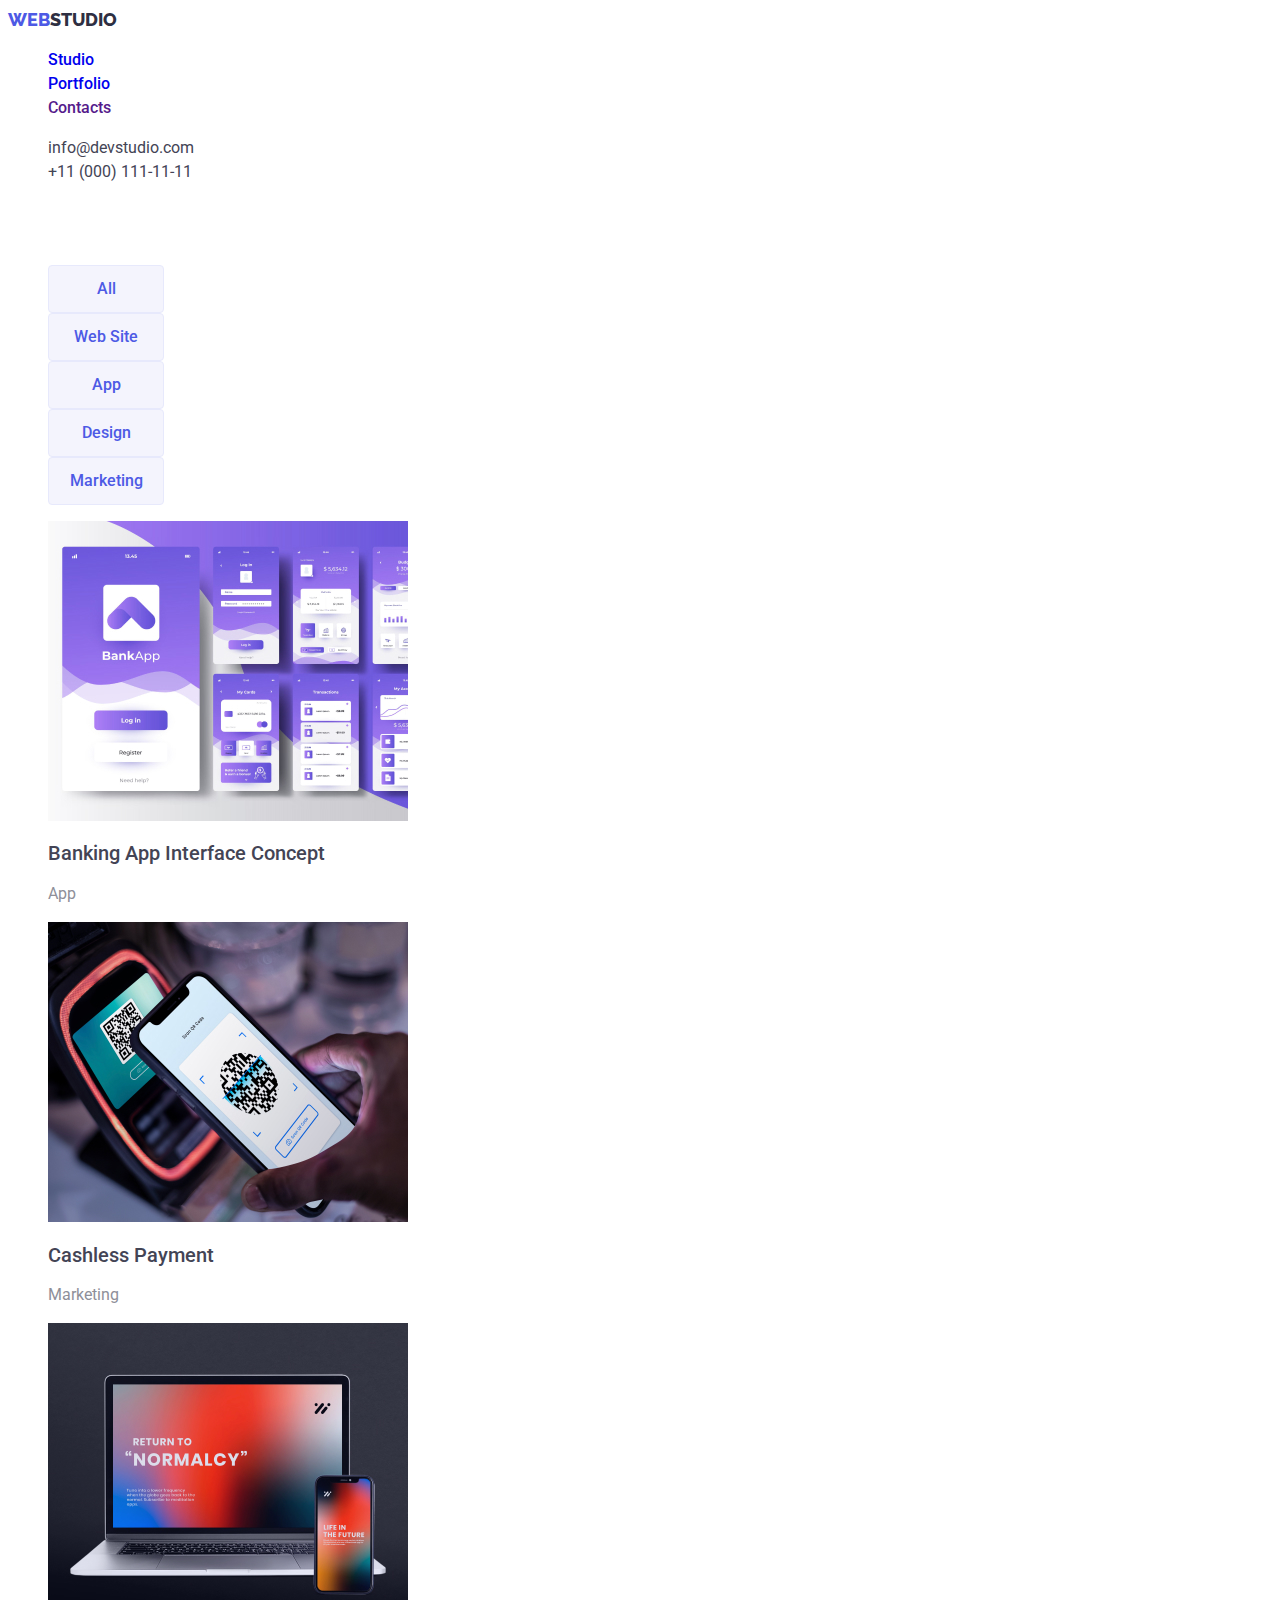
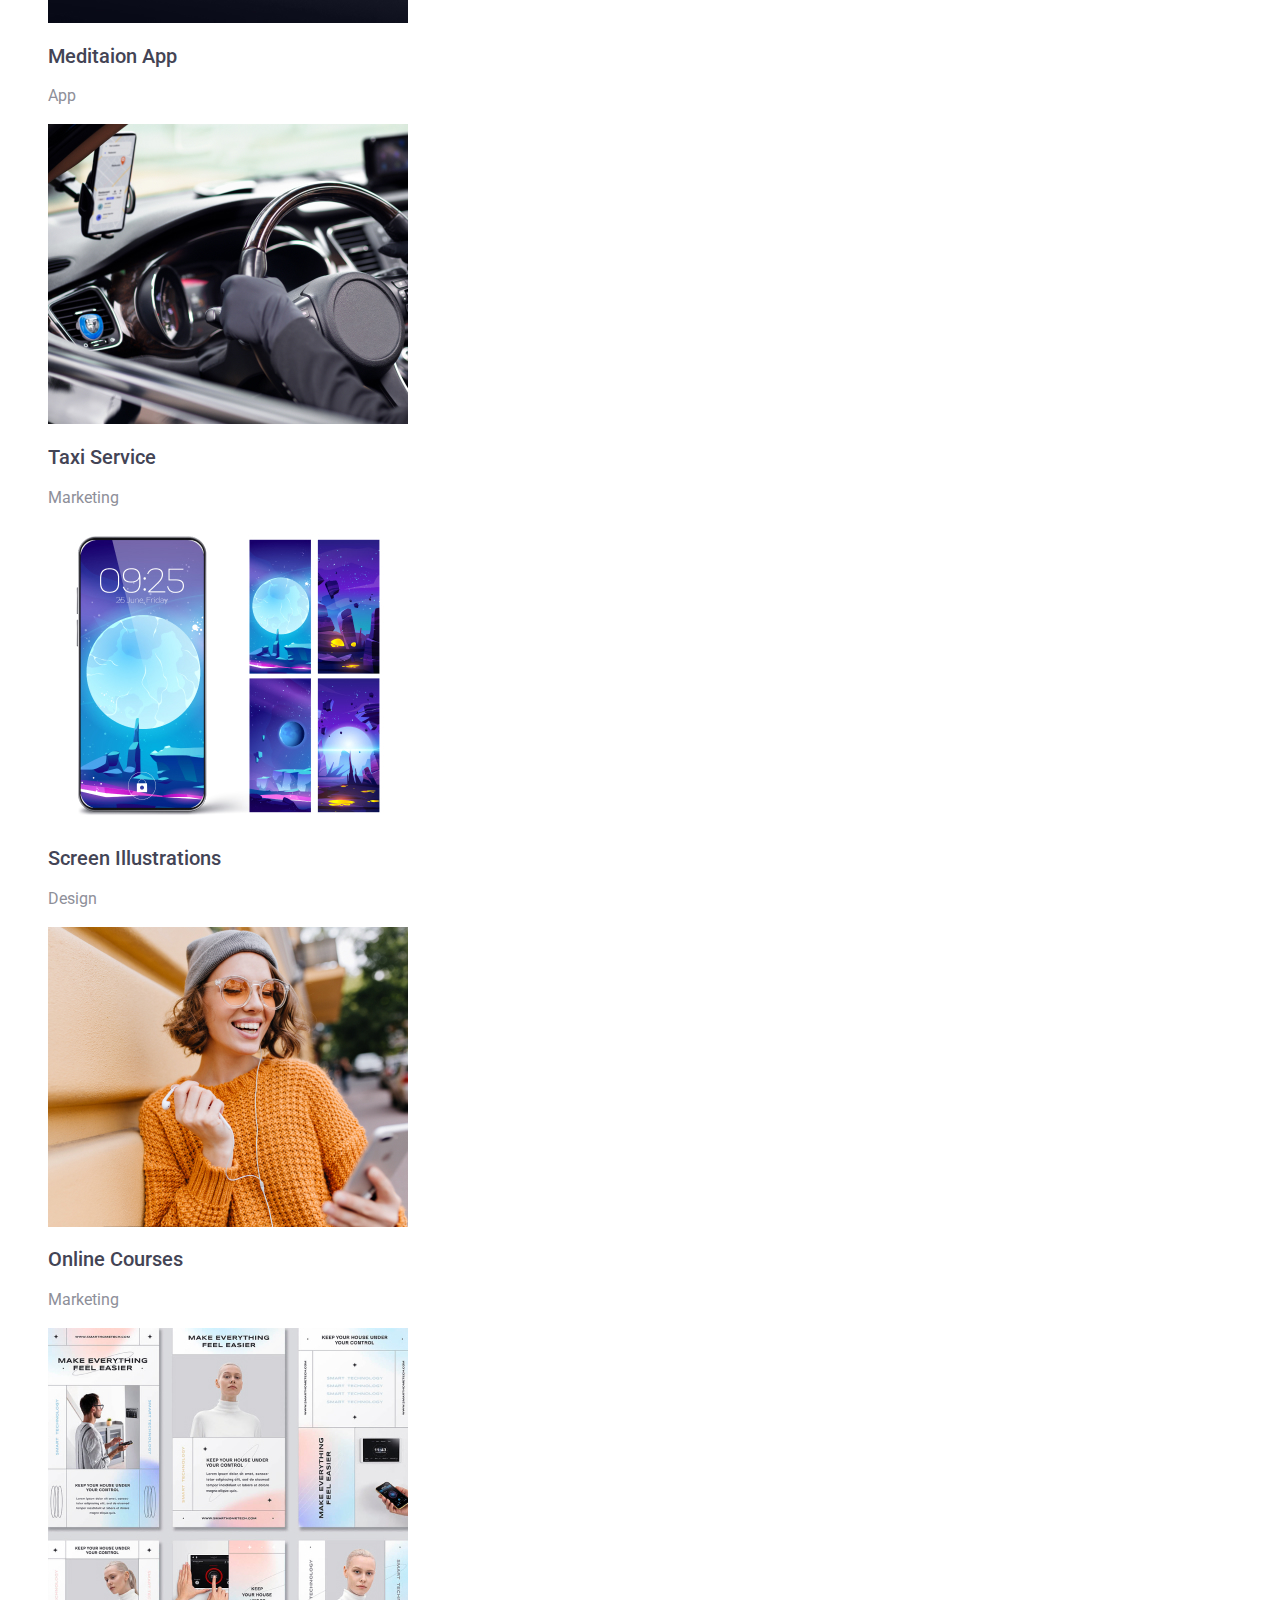
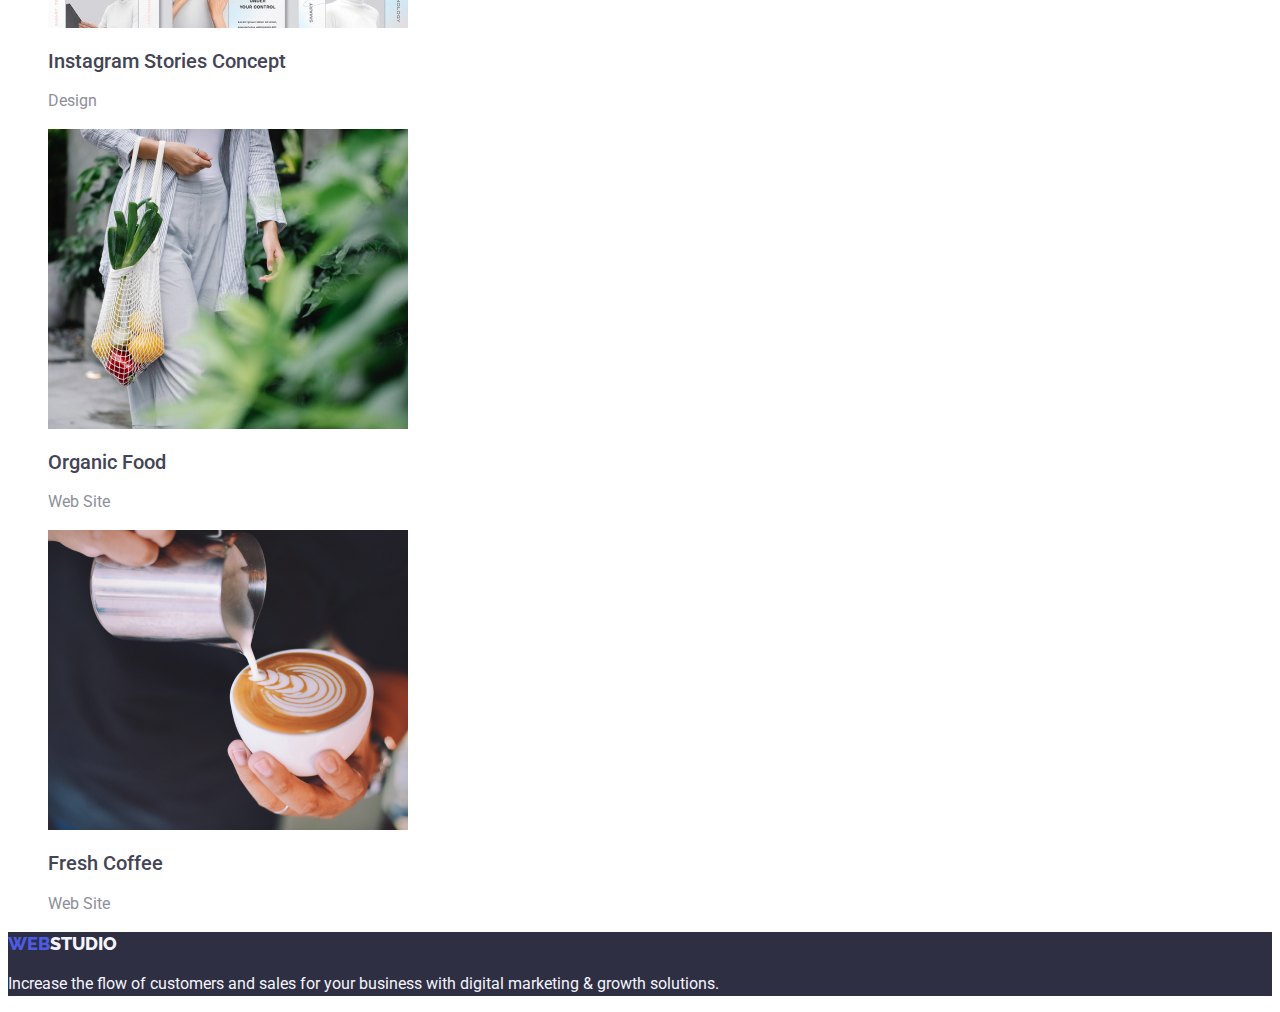
==== portfolio.html @ f836b466 "Перенесла файлы" ====
<!DOCTYPE html>
<html lang="en">
  <head>
    <meta charset="UTF-8" />
    <meta http-equiv="X-UA-Compatible" content="IE=edge" />
    <meta name="viewport" content="width=device-width, initial-scale=1.0" />
    <title>Portfolio</title>
    <link href="https://fonts.googleapis.com/css2?family=Raleway:wght@700&family=Roboto:wght@400;500;700;900&display=swap" rel="stylesheet">
    <link rel="stylesheet" href="./css/styles.css" />
  </head>
  <body>
    <header class="header">
      <a href=""
        ><span class="web">WEB</span><span class="studio">STUDIO</span></a
      >
      <nav>
        <ul class="header-nav">
          <li><a href="index.html" class="studio-link">Studio</a></li>
          <li><a href="portfolio.html">Portfolio</a></li>
          <li><a href="">Contacts</a></li>
        </ul>
      </nav>
      <ul class="header-link">
        <li>
          <a href="mailto:info@devstudio.com" class="mail">info@devstudio.com</a>
        </li>
        <li><a href="tel:+110001111111" class="tel">+11 (000) 111-11-11</a></li>
      </ul>
    </header>
    <main>
    <section>
      <h1 class="portfolio-title">Portfolio</h1>
      <ul>
        <li>
          <button class="portfolio-btn">All</button>
        </li>
        <li>
          <button class="portfolio-btn">Web Site</button>
        </li>
        <li>
          <button class="portfolio-btn">App</button>
        </li>
        <li>
          <button class="portfolio-btn">Design</button>
        </li>
        <li>
          <button class="portfolio-btn">Marketing</button>
        </li>
      </ul>
        <ul>
            <li>
              <a href="">
              <img src="./images/portfolio1.jpg" alt="Banking app" width="360" />
              <h2 class="header-list">Banking App Interface Concept</h2>
              <p class="text-list">App</p></a>
            </li>
            <li>
              <a href="">
              <img src="./images/portfolio2.jpg" alt="Payment" width="360" />
              <h2 class="header-list">Cashless Payment</h2>
              <p class="text-list">Marketing</p></a>
            </li>
            <li>
              <a href="">
              <img src="./images/portfolio3.jpg" alt="Meditaion app" width="360" />
              <h2 class="header-list">Meditaion App</h2>
              <p class="text-list">App</p></a>
            </li>
            </ul>
            <ul>
            <li>
              <a href="">
              <img src="./images/portfolio4.jpg" alt="Taxi" width="360" />
              <h2 class="header-list">Taxi Service</h2>
              <p class="text-list">Marketing</p></a>
            </li>
            <li>
              <a href="">
                <img src="./images/portfolio5.jpg" alt="Illustrations" width="360" />
                <h2 class="header-list">Screen Illustrations</h2>
                <p class="text-list">Design</p></a>
              </li>
              <li>
                <a href="">
                <img src="./images/portfolio6.jpg" alt="Courses" width="360" />
                <h2 class="header-list">Online Courses</h2>
                <p class="text-list">Marketing</p></a>
              </li>
            </ul>
            <ul>
              <li>
                <a href="">
                <img src="./images/portfolio7.jpg" alt="Instagram Stories" width="360" />
                <h2 class="header-list">Instagram Stories Concept</h2>
                <p class="text-list">Design</p></a>
              </li>
              <li>
                <a href="">
                <img src="./images/portfolio8.jpg" alt="Food" width="360" />
                <h2 class="header-list">Organic Food</h2>
                <p class="text-list">Web Site</p></a>
              </li>
              <li>
                <a href="">
                <img src="./images/portfolio9.jpg" alt="Coffee" width="360" />
                <h2 class="header-list">Fresh Coffee</h2>
                <p class="text-list">Web Site</p></a>
              </li>
          </ul>
    </section>
  </main>
    <footer class="footer">
        <a href=""
          ><span class="web">WEB</span
          ><span class="studio-footer">STUDIO</span></a
        >
        <p class="footer-text">
          Increase the flow of customers and sales for your business with digital
          marketing & growth solutions.
        </p>
      </footer>
  </body>
</html>
---- css/styles.css ----
:root{
--PrimaryBrand: #4D5AE5;
--DarkColor: #2E2F42;
--SuccessColor: #31D0AA;
--TextColor: #434455;
--SubtleText: #8E8F99;
--Accent: #E7E9FC;
--Light : #F4F4FD;
}

body{
font-family:"Roboto", sans-serif;
}

a{
    text-decoration: none;
}

ul{
list-style-type: none;
}

.header{
background-color: #fff; 
}

.web{
color: var(--PrimaryBrand);
width: 44px;
font-weight: 800;
font-size: 18px;
line-height: 24px;
font-family: "Raleway";
}

.studio{
font-family: 'Raleway';
color: var(--DarkColor);
width: 44px;
font-weight: 800;
font-size: 18px;
line-height: 24px;
}

.header-nav{
color: var(--DarkColor);
font-weight: 500;
font-size: 16px;
line-height: 24px;
}

.studio-link:hover,
.studio-link:focus,
.portfolio-link:hover,
.portfolio-link:focus
.contacts-link:hover,
.contacts-link:focus{
color:var(--TextColor);
}

.header-nav:visited{
color: var(--TextColor);
}

.studio-link:active,
.portfolio-link:active,
.contacts-link:active{
color: var(--PrimaryBrand);
}

.mail, .tel{
color: var(--TextColor);
font-weight: 400;
font-size: 16px;
line-height: 24px;
}

.mail:hover, .mail:focus{
color: var(--PrimaryBrand);
}

.tel:hover, .tel:focus{
color: var(--PrimaryBrand);
}

.hero{
background-color: var(--DarkColor);
width: 1440px;
}

.hero-title{
color: #fff;
font-weight: 500;
font-size: 56px;
line-height: 60px;
}

.button{
background-color: var(--PrimaryBrand);
color: #F4F4FD;
width: 170px;
height: 51px;
box-shadow: 0px 4px 4px rgba(0, 0, 0, 0.15);
border-radius: 4px;
border: 0px;
cursor: pointer;
font-family: "Roboto";
font-weight: 500;
font-size: 16px;
line-height: 19px;
}

.advantages-title{
color: transparent;
}

.header-list{
color: var(--TextColor);
font-weight: 500;
font-size: 20px;
line-height: 24px;
}

.text-list{
color: var(--SubtleText);
font-weight: 400;
font-size: 16px;
line-height: 24px;
}

.section-title{
color: var(--DarkColor);
font-weight: 500;
font-size: 36px;
line-height: 40px;
}

.footer{
background-color: var(--DarkColor);
}

.studio-footer{
font-family: "Raleway";
color: #F4F4FD;
font-weight: 800;
font-size: 18px;
line-height: 21px;
}

.footer-text{
color: var(--Light);
font-weight: 400;
font-size: 16px;
line-height: 24px;
}

.portfolio-title{
color: transparent;
}

.portfolio-btn{
width: 116px;
height: 48px;
background: #F4F4FD;
border: 1px solid #E7E9FC;
border-radius: 4px;
font-family: 'Roboto';
font-weight: 500;
font-size: 16px;
line-height: 24px;
color:var(--PrimaryBrand)
}

.portfolio-btn:hover,
.portfolio-btn:focus{
background-color: var(--PrimaryBrand);
color: var(--Light);
}

.portfolio-btn{
cursor: pointer;
}
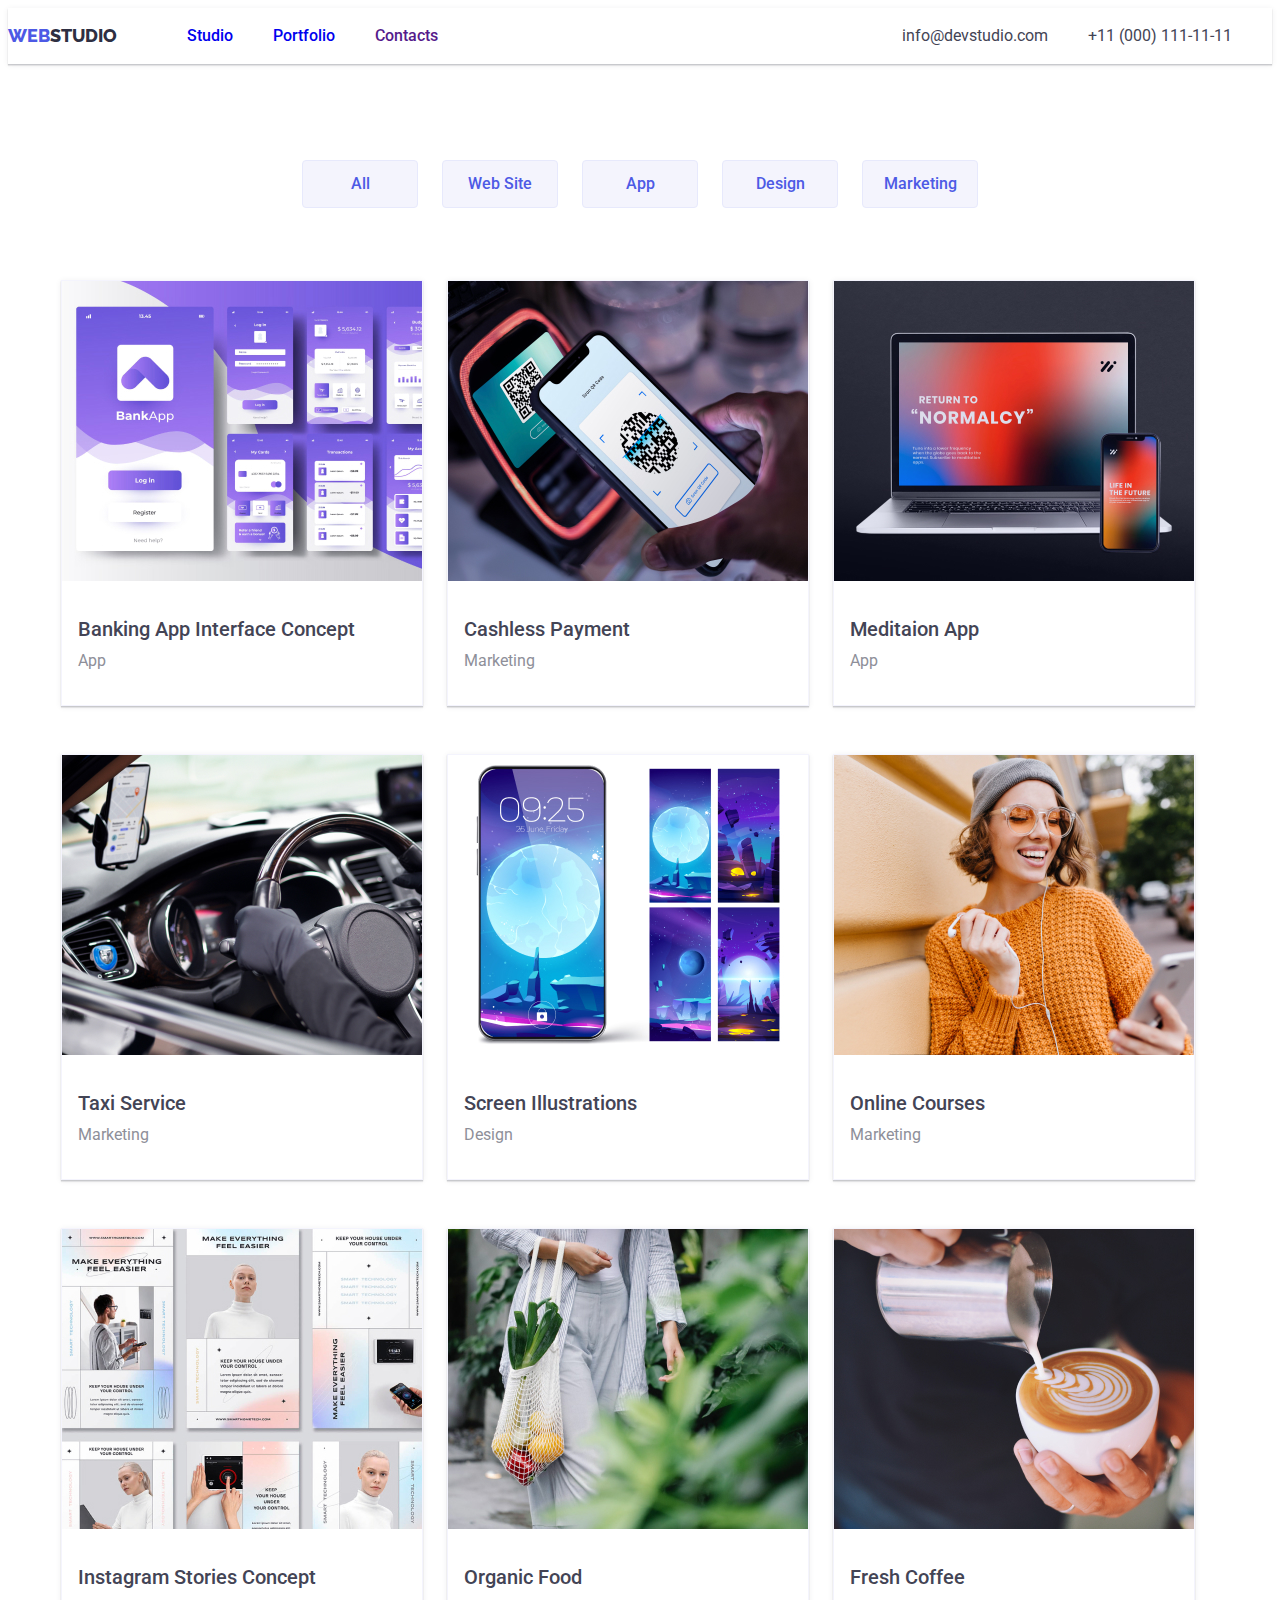
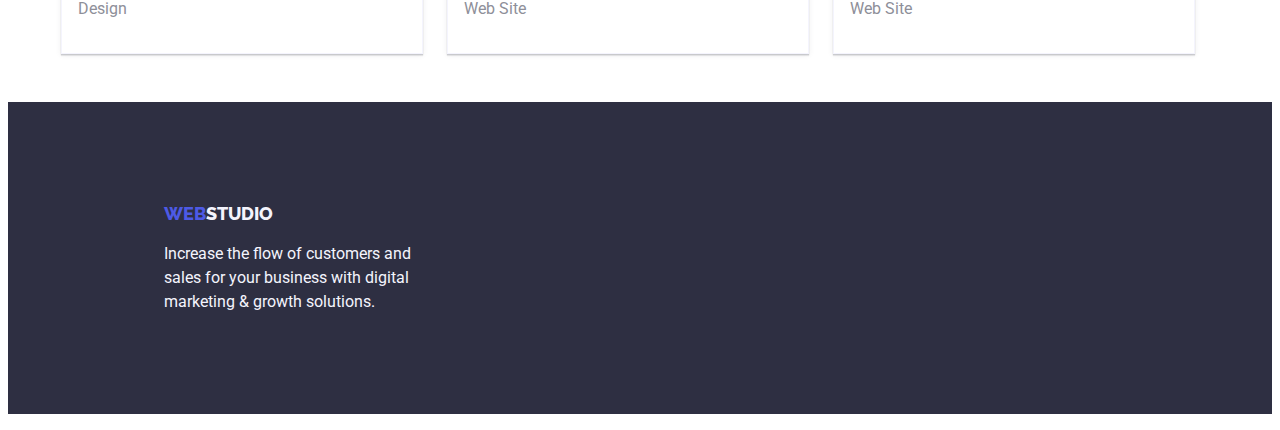
==== commit ab317f8f: "Оформила портфолио" ====
--- a/portfolio.html
+++ b/portfolio.html
@@ -10,27 +10,29 @@
   </head>
   <body>
     <header class="header">
+      <nav class="main-nav">
       <a href=""
         ><span class="web">WEB</span><span class="studio">STUDIO</span></a
       >
-      <nav>
+      
         <ul class="header-nav">
           <li><a href="index.html" class="studio-link">Studio</a></li>
           <li><a href="portfolio.html">Portfolio</a></li>
           <li><a href="">Contacts</a></li>
         </ul>
-      </nav>
+      
       <ul class="header-link">
         <li>
           <a href="mailto:info@devstudio.com" class="mail">info@devstudio.com</a>
         </li>
         <li><a href="tel:+110001111111" class="tel">+11 (000) 111-11-11</a></li>
       </ul>
+    </nav>
     </header>
     <main>
     <section>
       <h1 class="portfolio-title">Portfolio</h1>
-      <ul>
+      <ul class="portfolio-list">
         <li>
           <button class="portfolio-btn">All</button>
         </li>
@@ -47,73 +49,74 @@
           <button class="portfolio-btn">Marketing</button>
         </li>
       </ul>
-        <ul>
-            <li>
+        <ul class="portflio-works">
+            <li class="works-card">
               <a href="">
               <img src="./images/portfolio1.jpg" alt="Banking app" width="360" />
-              <h2 class="header-list">Banking App Interface Concept</h2>
-              <p class="text-list">App</p></a>
+              <h2 class="header-list works">Banking App Interface Concept</h2>
+              <p class="text-list works">App</p></a>
             </li>
-            <li>
+            <li class="works-card">
               <a href="">
               <img src="./images/portfolio2.jpg" alt="Payment" width="360" />
-              <h2 class="header-list">Cashless Payment</h2>
-              <p class="text-list">Marketing</p></a>
+              <h2 class="header-list works">Cashless Payment</h2>
+              <p class="text-list works">Marketing</p></a>
             </li>
-            <li>
+            <li class="works-card">
               <a href="">
               <img src="./images/portfolio3.jpg" alt="Meditaion app" width="360" />
-              <h2 class="header-list">Meditaion App</h2>
-              <p class="text-list">App</p></a>
+              <h2 class="header-list works">Meditaion App</h2>
+              <p class="text-list works">App</p></a>
             </li>
             </ul>
-            <ul>
-            <li>
+            <ul class="portflio-works">
+            <li class="works-card">
               <a href="">
               <img src="./images/portfolio4.jpg" alt="Taxi" width="360" />
-              <h2 class="header-list">Taxi Service</h2>
-              <p class="text-list">Marketing</p></a>
+              <h2 class="header-list works">Taxi Service</h2>
+              <p class="text-list works">Marketing</p></a>
             </li>
-            <li>
+            <li class="works-card">
               <a href="">
                 <img src="./images/portfolio5.jpg" alt="Illustrations" width="360" />
-                <h2 class="header-list">Screen Illustrations</h2>
-                <p class="text-list">Design</p></a>
+                <h2 class="header-list works">Screen Illustrations</h2>
+                <p class="text-list works">Design</p></a>
               </li>
-              <li>
+              <li class="works-card">
                 <a href="">
                 <img src="./images/portfolio6.jpg" alt="Courses" width="360" />
-                <h2 class="header-list">Online Courses</h2>
-                <p class="text-list">Marketing</p></a>
+                <h2 class="header-list works">Online Courses</h2>
+                <p class="text-list works">Marketing</p></a>
               </li>
             </ul>
-            <ul>
-              <li>
+            <ul class="portflio-works">
+              <li class="works-card">
                 <a href="">
                 <img src="./images/portfolio7.jpg" alt="Instagram Stories" width="360" />
-                <h2 class="header-list">Instagram Stories Concept</h2>
-                <p class="text-list">Design</p></a>
+                <h2 class="header-list works">Instagram Stories Concept</h2>
+                <p class="text-list works">Design</p></a>
               </li>
-              <li>
+              <li class="works-card">
                 <a href="">
                 <img src="./images/portfolio8.jpg" alt="Food" width="360" />
-                <h2 class="header-list">Organic Food</h2>
-                <p class="text-list">Web Site</p></a>
+                <h2 class="header-list works">Organic Food</h2>
+                <p class="text-list works">Web Site</p></a>
               </li>
-              <li>
+              <li class="works-card">
                 <a href="">
                 <img src="./images/portfolio9.jpg" alt="Coffee" width="360" />
-                <h2 class="header-list">Fresh Coffee</h2>
-                <p class="text-list">Web Site</p></a>
+                <h2 class="header-list works">Fresh Coffee</h2>
+                <p class="text-list works">Web Site</p></a>
               </li>
           </ul>
     </section>
   </main>
     <footer class="footer">
+      <div  class="logo-footer">
         <a href=""
           ><span class="web">WEB</span
           ><span class="studio-footer">STUDIO</span></a
-        >
+        ></div>
         <p class="footer-text">
           Increase the flow of customers and sales for your business with digital
           marketing & growth solutions.
--- a/css/styles.css
+++ b/css/styles.css
@@ -1,183 +1,392 @@
-
-:root{
---PrimaryBrand: #4D5AE5;
---DarkColor: #2E2F42;
---SuccessColor: #31D0AA;
---TextColor: #434455;
---SubtleText: #8E8F99;
---Accent: #E7E9FC;
---Light : #F4F4FD;
-}
-
-body{
-font-family:"Roboto", sans-serif;
-}
-
-a{
-    text-decoration: none;
-}
-
-ul{
-list-style-type: none;
-}
-
-.header{
-background-color: #fff; 
-}
-
-.web{
-color: var(--PrimaryBrand);
-width: 44px;
-font-weight: 800;
-font-size: 18px;
-line-height: 24px;
-font-family: "Raleway";
-}
-
-.studio{
-font-family: 'Raleway';
-color: var(--DarkColor);
-width: 44px;
-font-weight: 800;
-font-size: 18px;
-line-height: 24px;
-}
-
-.header-nav{
-color: var(--DarkColor);
-font-weight: 500;
-font-size: 16px;
-line-height: 24px;
+:root {
+  --PrimaryBrand: #4d5ae5;
+  --DarkColor: #2e2f42;
+  --SuccessColor: #31d0aa;
+  --TextColor: #434455;
+  --SubtleText: #8e8f99;
+  --Accent: #e7e9fc;
+  --Light: #f4f4fd;
+}
+
+body {
+  font-family: "Roboto", sans-serif;
+}
+
+a {
+  text-decoration: none;
+}
+
+ul {
+  list-style-type: none;
+}
+
+.header {
+  justify-content: center;
+  width: 100%;
+  margin: auto;
+  background-color: #fff;
+  box-shadow: 0px 2px 1px rgba(46, 47, 66, 0.08), 0px 1px 1px rgba(46, 47, 66, 0.16), 0px 1px 6px rgba(46, 47, 66, 0.08);
+}
+
+.web {
+  color: var(--PrimaryBrand);
+  width: 44px;
+  font-weight: 800;
+  font-size: 18px;
+  line-height: 24px;
+  font-family: "Raleway";
+}
+
+.studio {
+  font-family: "Raleway";
+  color: var(--DarkColor);
+  width: 44px;
+  font-weight: 800;
+  font-size: 18px;
+  line-height: 24px;
+}
+
+.main-nav {
+  display: flex;
+  align-items: center;
+}
+
+.header-nav {
+  display: flex;
+  margin-left: 70px;
+  padding-left: 0;
+  color: var(--DarkColor);
+  font-weight: 500;
+  font-size: 16px;
+  line-height: 24px;
+}
+
+.header-nav li {
+  margin-right: 40px;
+}
+
+.header-nav :last-child {
+  margin-right: 0px;
 }
 
 .studio-link:hover,
 .studio-link:focus,
 .portfolio-link:hover,
-.portfolio-link:focus
-.contacts-link:hover,
-.contacts-link:focus{
-color:var(--TextColor);
-}
-
-.header-nav:visited{
-color: var(--TextColor);
+.portfolio-link:focus .contacts-link:hover,
+.contacts-link:focus {
+  color: var(--TextColor);
+}
+
+.header-nav:visited {
+  color: var(--TextColor);
 }
 
 .studio-link:active,
 .portfolio-link:active,
-.contacts-link:active{
-color: var(--PrimaryBrand);
-}
-
-.mail, .tel{
-color: var(--TextColor);
-font-weight: 400;
-font-size: 16px;
-line-height: 24px;
-}
-
-.mail:hover, .mail:focus{
-color: var(--PrimaryBrand);
-}
-
-.tel:hover, .tel:focus{
-color: var(--PrimaryBrand);
-}
-
-.hero{
-background-color: var(--DarkColor);
-width: 1440px;
-}
-
-.hero-title{
-color: #fff;
-font-weight: 500;
-font-size: 56px;
-line-height: 60px;
-}
-
-.button{
-background-color: var(--PrimaryBrand);
-color: #F4F4FD;
-width: 170px;
-height: 51px;
-box-shadow: 0px 4px 4px rgba(0, 0, 0, 0.15);
-border-radius: 4px;
-border: 0px;
-cursor: pointer;
-font-family: "Roboto";
-font-weight: 500;
-font-size: 16px;
-line-height: 19px;
-}
-
-.advantages-title{
-color: transparent;
-}
-
-.header-list{
-color: var(--TextColor);
-font-weight: 500;
-font-size: 20px;
-line-height: 24px;
-}
-
-.text-list{
-color: var(--SubtleText);
-font-weight: 400;
-font-size: 16px;
-line-height: 24px;
-}
-
-.section-title{
-color: var(--DarkColor);
-font-weight: 500;
-font-size: 36px;
-line-height: 40px;
-}
-
-.footer{
-background-color: var(--DarkColor);
-}
-
-.studio-footer{
-font-family: "Raleway";
-color: #F4F4FD;
-font-weight: 800;
-font-size: 18px;
-line-height: 21px;
-}
-
-.footer-text{
-color: var(--Light);
-font-weight: 400;
-font-size: 16px;
-line-height: 24px;
-}
-
-.portfolio-title{
-color: transparent;
-}
-
-.portfolio-btn{
-width: 116px;
-height: 48px;
-background: #F4F4FD;
-border: 1px solid #E7E9FC;
-border-radius: 4px;
-font-family: 'Roboto';
-font-weight: 500;
-font-size: 16px;
-line-height: 24px;
-color:var(--PrimaryBrand)
+.contacts-link:active {
+  color: var(--PrimaryBrand);
+}
+
+.header-link {
+  display: flex;
+  padding-left: 0;
+  margin-left: auto;
+}
+
+.header-link:first-child {
+  margin-right: 40px;
+}
+
+.mail,
+.tel {
+  margin-right: 40px;
+  color: var(--TextColor);
+  font-weight: 400;
+  font-size: 16px;
+  line-height: 24px;
+}
+
+.mail:hover,
+.mail:focus {
+  color: var(--PrimaryBrand);
+}
+
+.tel:hover,
+.tel:focus {
+  color: var(--PrimaryBrand);
+}
+
+.hero {
+  display: inline-block;
+  text-align: center;
+  background-color: var(--DarkColor);
+  width: 100%;
+}
+
+.hero-title {
+  margin: auto;
+  padding-top: 190px;
+  padding-bottom: 50px;
+  width: 492px;
+  color: #fff;
+  font-weight: 500;
+  font-size: 56px;
+  line-height: 60px;
+}
+
+.button {
+  margin-bottom: 190px;
+  background-color: var(--PrimaryBrand);
+  color: #f4f4fd;
+  width: 170px;
+  height: 51px;
+  box-shadow: 0px 4px 4px rgba(0, 0, 0, 0.15);
+  border-radius: 4px;
+  border: 0px;
+  cursor: pointer;
+  font-family: "Roboto";
+  font-weight: 500;
+  font-size: 16px;
+  line-height: 19px;
+}
+
+.advantages-list {
+  display: flex;
+  flex-direction: row;
+  margin-top: 120px;
+  margin-left: 156px;
+  margin-right: 156px;
+  padding-left: 0px;
+}
+
+..advantages-list:first-child{
+padding-left: 156px;
+}
+
+..advantages-list:last-child{
+padding-right: 156px;
+}
+
+.advantages-list :not(:last-child) {
+  padding-right: 24px;
+}
+
+.advantages-title {
+  display: none;
+  margin: 0;
+  padding: 0;
+  color: transparent;
+}
+
+.header-list {
+  padding-bottom: 8px;
+  color: var(--TextColor);
+  font-weight: 500;
+  font-size: 20px;
+  line-height: 24px;
+}
+
+.text-list {
+  color: var(--SubtleText);
+  font-weight: 400;
+  font-size: 16px;
+  line-height: 24px;
+}
+
+.section-title {
+  text-align: center;
+  margin: auto;
+  padding-top: 120px;
+  padding-bottom: 72px;
+  color: var(--DarkColor);
+  font-weight: 500;
+  font-size: 36px;
+  line-height: 40px;
+}
+
+.section-list {
+  display: flex;
+  justify-content: center;
+  margin: 0;
+  padding: 0;
+}
+
+.section-list :not(:last-child) {
+  padding-right: 24px;
+}
+
+.team-list {
+  display: flex;
+  justify-content: center;
+  margin: 0;
+  padding: 0;
+}
+
+.image-team {
+  padding: 0px;
+}
+
+.header-team{
+padding-right: 0px !important;
+}
+
+.section-team{
+    margin-right: 24px;
+    margin-bottom: 120px;
+    box-shadow: 0px 1px 6px rgba(46, 47, 66, 0.08), 0px 1px 1px rgba(46, 47, 66, 0.16), 0px 2px 1px rgba(46, 47, 66, 0.08);
+    border-radius: 0px 0px 4px 4px;
+}
+
+
+.section-team:first-child{
+margin-left: 156px;
+}
+
+.section-team:last-child{
+margin-right: 156px;
+}
+
+.header-team{
+padding-top: 32px;
+padding-bottom: 8px;
+}
+
+.text-team {
+  text-align: center;
+}
+
+.text-team {
+  padding-bottom: 32px;
+}
+
+.header-list > .team {
+  margin: 0;
+  padding-top: 32px;
+  padding-bottom: 8px;
+  padding-left: 0px;
+  padding-right: 0px;
+}
+
+.header-team {
+  text-align: center;
+  margin: 0px;
+  padding-bottom: 8px;
+  color: var(--TextColor);
+  font-weight: 500;
+  font-size: 20px;
+  line-height: 24px;
+}
+
+.text-team {
+  margin: 0px;
+  color: var(--SubtleText);
+  font-weight: 400;
+  font-size: 16px;
+  line-height: 24px;
+}
+
+.footer {
+  width: 100%;
+  background-color: var(--DarkColor);
+}
+
+.logo-footer{
+padding-top: 100px;
+padding-bottom: 16px;
+padding-left: 156px;
+}
+
+.studio-footer {
+  font-family: "Raleway";
+  color: #f4f4fd;
+  font-weight: 800;
+  font-size: 18px;
+  line-height: 21px;
+}
+
+
+.web .footer{
+margin: 0;
+}
+
+.footer-text {
+margin-left: 156px;
+margin-top: 0px;
+padding-bottom: 100px;
+  width: 264px;
+  color: var(--Light);
+  font-weight: 400;
+  font-size: 16px;
+  line-height: 24px;
+}
+
+.portfolio-title {
+display: none;
+  color: transparent;
+}
+
+.portfolio-btn {
+  width: 116px;
+  height: 48px;
+  background: #f4f4fd;
+  border: 1px solid #e7e9fc;
+  border-radius: 4px;
+  font-family: "Roboto";
+  font-weight: 500;
+  font-size: 16px;
+  line-height: 24px;
+  color: var(--PrimaryBrand);
+}
+
+.portfolio-list{
+display: flex;
+justify-content: center;
+margin: 0;
+padding-top: 96px;
+padding-left: 427px;
+padding-right: 427px;
+padding-bottom: 72px;
+}
+
+.portfolio-list :not(:last-child){
+padding-right: 24px;
 }
 
 .portfolio-btn:hover,
-.portfolio-btn:focus{
-background-color: var(--PrimaryBrand);
-color: var(--Light);
-}
-
-.portfolio-btn{
-cursor: pointer;
+.portfolio-btn:focus {
+  background-color: var(--PrimaryBrand);
+  color: var(--Light);
+}
+
+.portfolio-btn {
+  cursor: pointer;
+}
+
+.portflio-works{
+display: flex;
+justify-content: center;
+margin: 0;
+padding: 0;
+}
+
+.works-card{
+margin-right: 24px;
+margin-bottom: 48px;
+border: 0.5px solid #F4F4FD;
+box-shadow: 0px 1px 6px rgba(46, 47, 66, 0.08), 0px 1px 1px rgba(46, 47, 66, 0.16), 0px 2px 1px rgba(46, 47, 66, 0.08);
+}
+
+.works-card :not(:last-child){
+
+}
+
+.header-list.works{
+margin: 0px;
+padding: 32px 53px 8px 16px;
+}
+
+.text-list.works{
+margin: 0px;
+padding-left: 16px;
+padding-bottom: 32px;
 }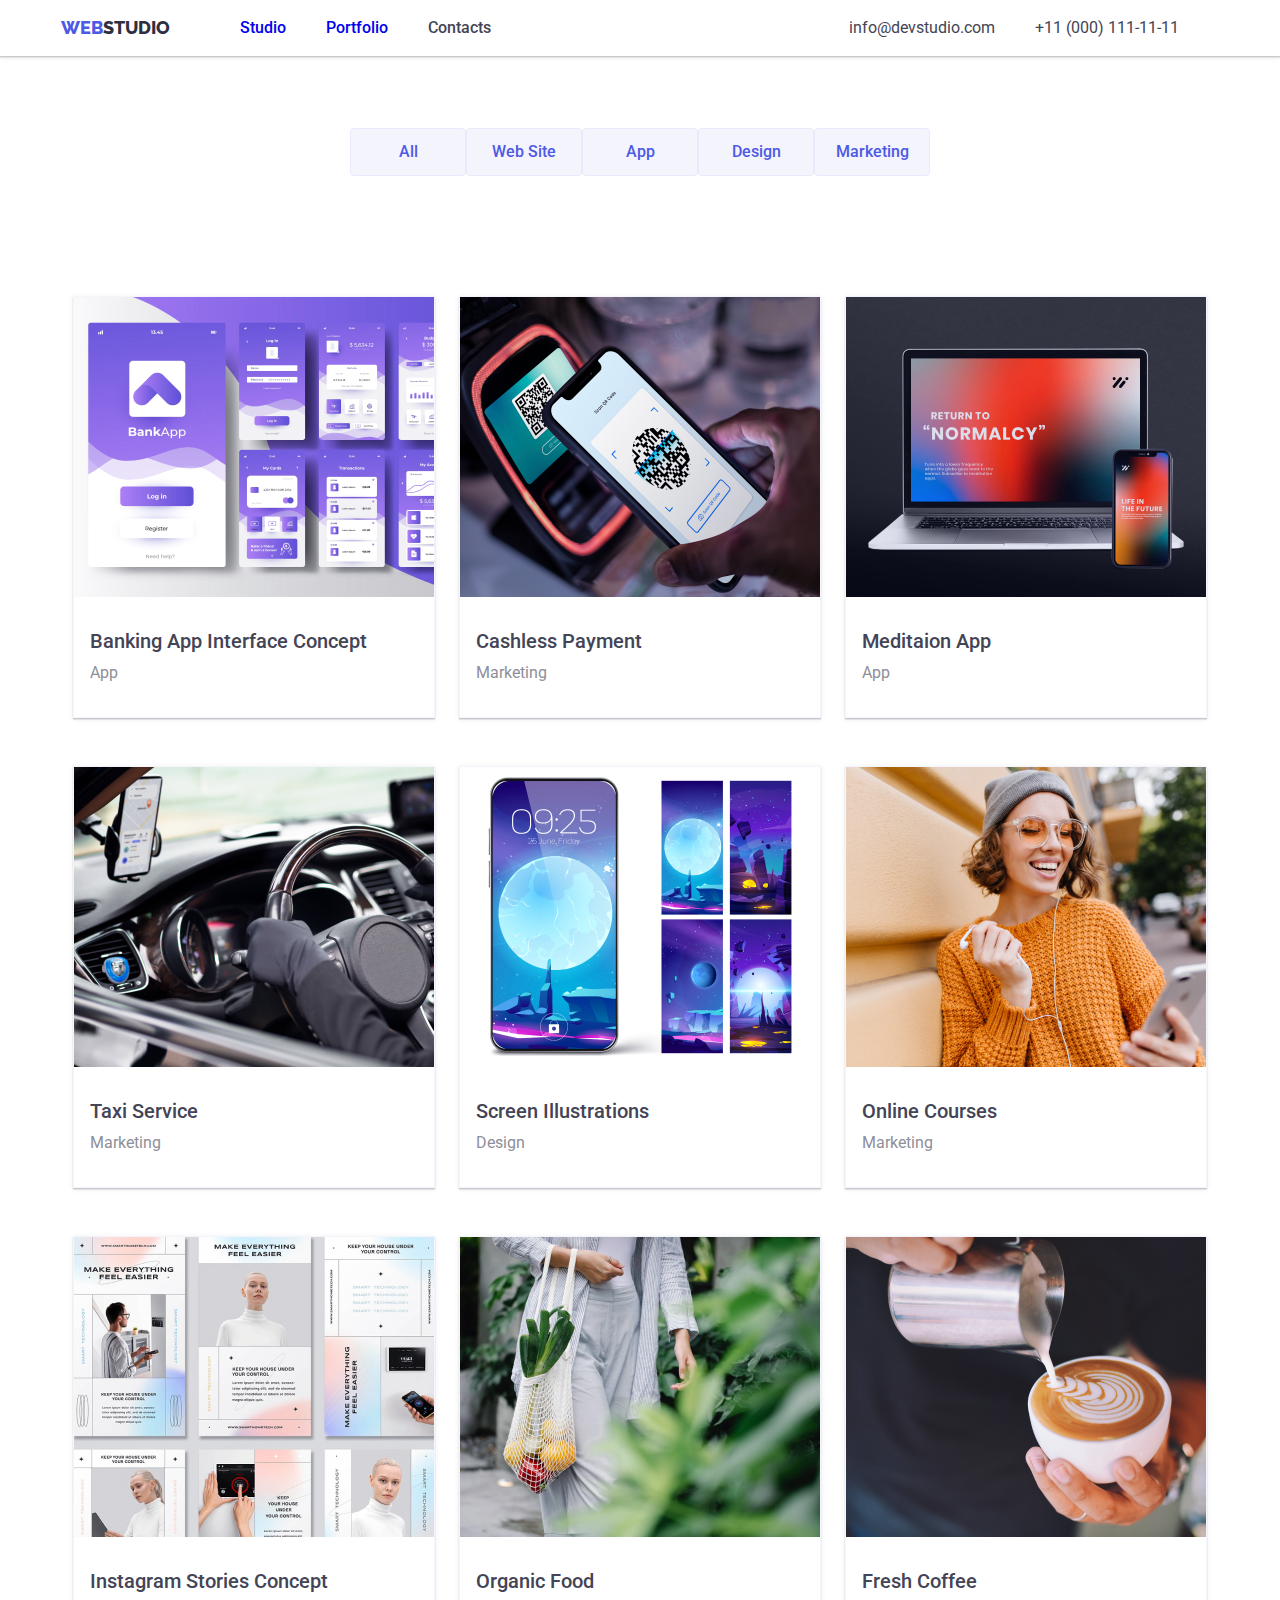
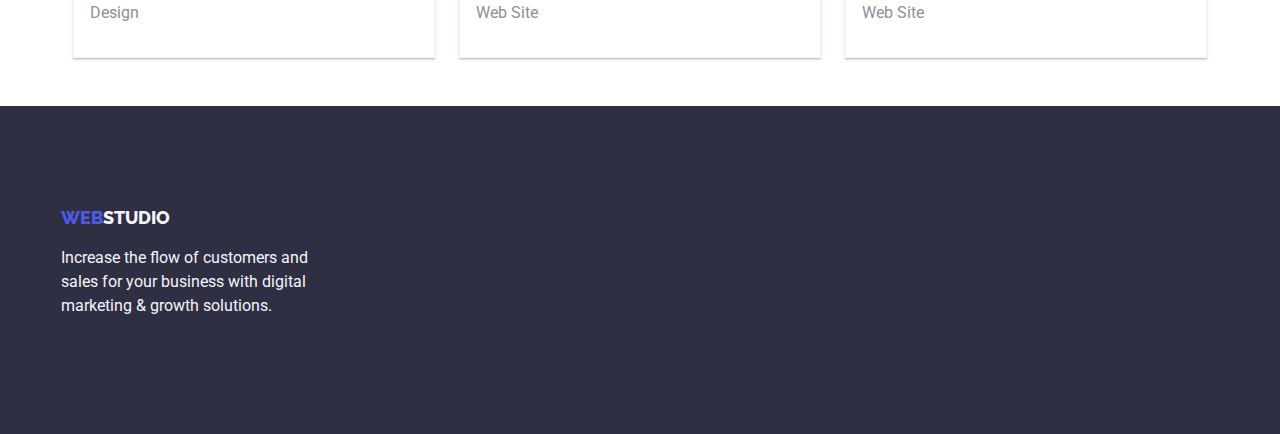
==== commit 3e1dcfc2: "Исправила оформление" ====
--- a/portfolio.html
+++ b/portfolio.html
@@ -10,15 +10,16 @@
   </head>
   <body>
     <header class="header">
+      <div class="container">
       <nav class="main-nav">
-      <a href=""
+      <a href="index.html"
         ><span class="web">WEB</span><span class="studio">STUDIO</span></a
       >
       
         <ul class="header-nav">
           <li><a href="index.html" class="studio-link">Studio</a></li>
-          <li><a href="portfolio.html">Portfolio</a></li>
-          <li><a href="">Contacts</a></li>
+          <li><a href="portfolio.html" class="portfolio-link">Portfolio</a></li>
+          <li><a href="" class="contacts-link">Contacts</a></li>
         </ul>
       
       <ul class="header-link">
@@ -27,10 +28,10 @@
         </li>
         <li><a href="tel:+110001111111" class="tel">+11 (000) 111-11-11</a></li>
       </ul>
-    </nav>
+    </nav></div>
     </header>
     <main>
-    <section>
+    <section><div class="container">
       <h1 class="portfolio-title">Portfolio</h1>
       <ul class="portfolio-list">
         <li>
@@ -49,78 +50,77 @@
           <button class="portfolio-btn">Marketing</button>
         </li>
       </ul>
-        <ul class="portflio-works">
+        <ul class="portfolio-cards">
             <li class="works-card">
               <a href="">
               <img src="./images/portfolio1.jpg" alt="Banking app" width="360" />
+              <div class="works-text">
               <h2 class="header-list works">Banking App Interface Concept</h2>
-              <p class="text-list works">App</p></a>
+              <p class="text-list works">App</p></a></div>
             </li>
             <li class="works-card">
               <a href="">
               <img src="./images/portfolio2.jpg" alt="Payment" width="360" />
-              <h2 class="header-list works">Cashless Payment</h2>
-              <p class="text-list works">Marketing</p></a>
+              <div class="works-text"><h2 class="header-list works">Cashless Payment</h2>
+              <p class="text-list works">Marketing</p></a></div>
             </li>
             <li class="works-card">
               <a href="">
               <img src="./images/portfolio3.jpg" alt="Meditaion app" width="360" />
-              <h2 class="header-list works">Meditaion App</h2>
-              <p class="text-list works">App</p></a>
+              <div class="works-text"><h2 class="header-list works">Meditaion App</h2>
+              <p class="text-list works">App</p></a></div>
             </li>
-            </ul>
-            <ul class="portflio-works">
             <li class="works-card">
               <a href="">
               <img src="./images/portfolio4.jpg" alt="Taxi" width="360" />
-              <h2 class="header-list works">Taxi Service</h2>
-              <p class="text-list works">Marketing</p></a>
+              <div class="works-text"><h2 class="header-list works">Taxi Service</h2>
+              <p class="text-list works">Marketing</p></a></div>
             </li>
             <li class="works-card">
               <a href="">
                 <img src="./images/portfolio5.jpg" alt="Illustrations" width="360" />
-                <h2 class="header-list works">Screen Illustrations</h2>
-                <p class="text-list works">Design</p></a>
+                <div class="works-text"><h2 class="header-list works">Screen Illustrations</h2>
+                <p class="text-list works">Design</p></a></div>
               </li>
               <li class="works-card">
                 <a href="">
                 <img src="./images/portfolio6.jpg" alt="Courses" width="360" />
-                <h2 class="header-list works">Online Courses</h2>
-                <p class="text-list works">Marketing</p></a>
+                <div class="works-text"><h2 class="header-list works">Online Courses</h2>
+                <p class="text-list works">Marketing</p></a></div>
               </li>
-            </ul>
-            <ul class="portflio-works">
               <li class="works-card">
                 <a href="">
                 <img src="./images/portfolio7.jpg" alt="Instagram Stories" width="360" />
-                <h2 class="header-list works">Instagram Stories Concept</h2>
-                <p class="text-list works">Design</p></a>
+                <div class="works-text"><h2 class="header-list works">Instagram Stories Concept</h2>
+                <p class="text-list works">Design</p></a></div>
               </li>
               <li class="works-card">
                 <a href="">
                 <img src="./images/portfolio8.jpg" alt="Food" width="360" />
-                <h2 class="header-list works">Organic Food</h2>
-                <p class="text-list works">Web Site</p></a>
+                <div class="works-text"><h2 class="header-list works">Organic Food</h2>
+                <p class="text-list works">Web Site</p></a></div>
               </li>
               <li class="works-card">
                 <a href="">
                 <img src="./images/portfolio9.jpg" alt="Coffee" width="360" />
-                <h2 class="header-list works">Fresh Coffee</h2>
-                <p class="text-list works">Web Site</p></a>
+                <div class="works-text"><h2 class="header-list works">Fresh Coffee</h2>
+                <p class="text-list works">Web Site</p></a></div>
               </li>
           </ul>
+        </div>
     </section>
   </main>
-    <footer class="footer">
-      <div  class="logo-footer">
-        <a href=""
-          ><span class="web">WEB</span
-          ><span class="studio-footer">STUDIO</span></a
-        ></div>
-        <p class="footer-text">
-          Increase the flow of customers and sales for your business with digital
-          marketing & growth solutions.
-        </p>
-      </footer>
+  <footer class="footer">
+    <div class="container footer">
+      <a href="" class="footer-link"
+        ><span class="web footer">WEB</span
+        ><span class="studio-footer">STUDIO</span></a
+      >
+    <p class="footer-text">
+      Increase the flow of customers and sales for your business with digital
+      marketing & growth solutions.
+    </p>
+  </div>
+  </footer>
   </body>
 </html>
--- a/css/styles.css
+++ b/css/styles.css
@@ -10,6 +10,14 @@
 
 body {
   font-family: "Roboto", sans-serif;
+  margin: 0;
+}
+
+.container{
+width: 1158px;
+padding-left: 15px;
+padding-right: 15px;
+margin: auto;
 }
 
 a {
@@ -18,6 +26,10 @@
 
 ul {
   list-style-type: none;
+}
+
+h1,h2,h3,h4{
+margin: 0;
 }
 
 .header {
@@ -77,9 +89,20 @@
   color: var(--TextColor);
 }
 
-.header-nav:visited {
-  color: var(--TextColor);
-}
+
+
+.studio-link:visited{
+  color: var(--TextColor);
+}
+
+.portfolio-link:visited{
+  color: var(--TextColor);
+}
+
+.contacts-link:visited{
+  color: var(--TextColor);
+}
+
 
 .studio-link:active,
 .portfolio-link:active,
@@ -153,22 +176,15 @@
 .advantages-list {
   display: flex;
   flex-direction: row;
-  margin-top: 120px;
-  margin-left: 156px;
-  margin-right: 156px;
+  padding-top: 120px;
+  padding-bottom: 120px;
   padding-left: 0px;
-}
-
-..advantages-list:first-child{
-padding-left: 156px;
-}
-
-..advantages-list:last-child{
-padding-right: 156px;
-}
+  margin: 0;
+}
+
 
 .advantages-list :not(:last-child) {
-  padding-right: 24px;
+  margin-right: 24px;
 }
 
 .advantages-title {
@@ -179,7 +195,7 @@
 }
 
 .header-list {
-  padding-bottom: 8px;
+  margin-bottom: 8px;
   color: var(--TextColor);
   font-weight: 500;
   font-size: 20px;
@@ -187,17 +203,21 @@
 }
 
 .text-list {
+margin: 0;
   color: var(--SubtleText);
   font-weight: 400;
   font-size: 16px;
   line-height: 24px;
+}
+
+img{
+display: block;
 }
 
 .section-title {
   text-align: center;
   margin: auto;
-  padding-top: 120px;
-  padding-bottom: 72px;
+  margin-bottom: 72px;
   color: var(--DarkColor);
   font-weight: 500;
   font-size: 36px;
@@ -205,29 +225,39 @@
 }
 
 .section-list {
+  display: flex;
+  justify-content: center;
+  margin: 0px;
+  padding-bottom: 240px;
+  padding-left: 0;
+}
+
+.team-cards{
+text-align: center;
+}
+
+.section-list :not(:last-child) {
+  padding-right: 24px;
+}
+
+.team-list {
   display: flex;
   justify-content: center;
   margin: 0;
   padding: 0;
 }
 
-.section-list :not(:last-child) {
-  padding-right: 24px;
-}
-
-.team-list {
-  display: flex;
-  justify-content: center;
-  margin: 0;
-  padding: 0;
-}
-
 .image-team {
   padding: 0px;
 }
 
 .header-team{
-padding-right: 0px !important;
+padding-top: 32px;
+padding-bottom: 8px;
+}
+
+.text-team{
+padding-bottom: 32px;
 }
 
 .section-team{
@@ -244,19 +274,6 @@
 
 .section-team:last-child{
 margin-right: 156px;
-}
-
-.header-team{
-padding-top: 32px;
-padding-bottom: 8px;
-}
-
-.text-team {
-  text-align: center;
-}
-
-.text-team {
-  padding-bottom: 32px;
 }
 
 .header-list > .team {
@@ -268,7 +285,7 @@
 }
 
 .header-team {
-  text-align: center;
+  
   margin: 0px;
   padding-bottom: 8px;
   color: var(--TextColor);
@@ -286,7 +303,6 @@
 }
 
 .footer {
-  width: 100%;
   background-color: var(--DarkColor);
 }
 
@@ -309,10 +325,12 @@
 margin: 0;
 }
 
+.container.footer{
+padding-top: 100px;
+padding-bottom: 100px;
+}
+
 .footer-text {
-margin-left: 156px;
-margin-top: 0px;
-padding-bottom: 100px;
   width: 264px;
   color: var(--Light);
   font-weight: 400;
@@ -341,15 +359,17 @@
 .portfolio-list{
 display: flex;
 justify-content: center;
+margin-top: 72px;
+margin-bottom: 120px;
+padding: 0;
+}
+
+.portfolio-cards{
+display: flex;
+justify-content:center;
+flex-wrap: wrap;
 margin: 0;
-padding-top: 96px;
-padding-left: 427px;
-padding-right: 427px;
-padding-bottom: 72px;
-}
-
-.portfolio-list :not(:last-child){
-padding-right: 24px;
+padding: 0;
 }
 
 .portfolio-btn:hover,
@@ -365,8 +385,7 @@
 .portflio-works{
 display: flex;
 justify-content: center;
-margin: 0;
-padding: 0;
+flex-basis: calc((100% - 24px) / 3);
 }
 
 .works-card{
@@ -376,17 +395,12 @@
 box-shadow: 0px 1px 6px rgba(46, 47, 66, 0.08), 0px 1px 1px rgba(46, 47, 66, 0.16), 0px 2px 1px rgba(46, 47, 66, 0.08);
 }
 
-.works-card :not(:last-child){
-
-}
-
-.header-list.works{
-margin: 0px;
-padding: 32px 53px 8px 16px;
-}
-
-.text-list.works{
-margin: 0px;
+.works-card:nth-child(3n + 3) {
+margin-right: 0;
+}
+
+.works-text{
+padding-top: 32px;
 padding-left: 16px;
 padding-bottom: 32px;
 }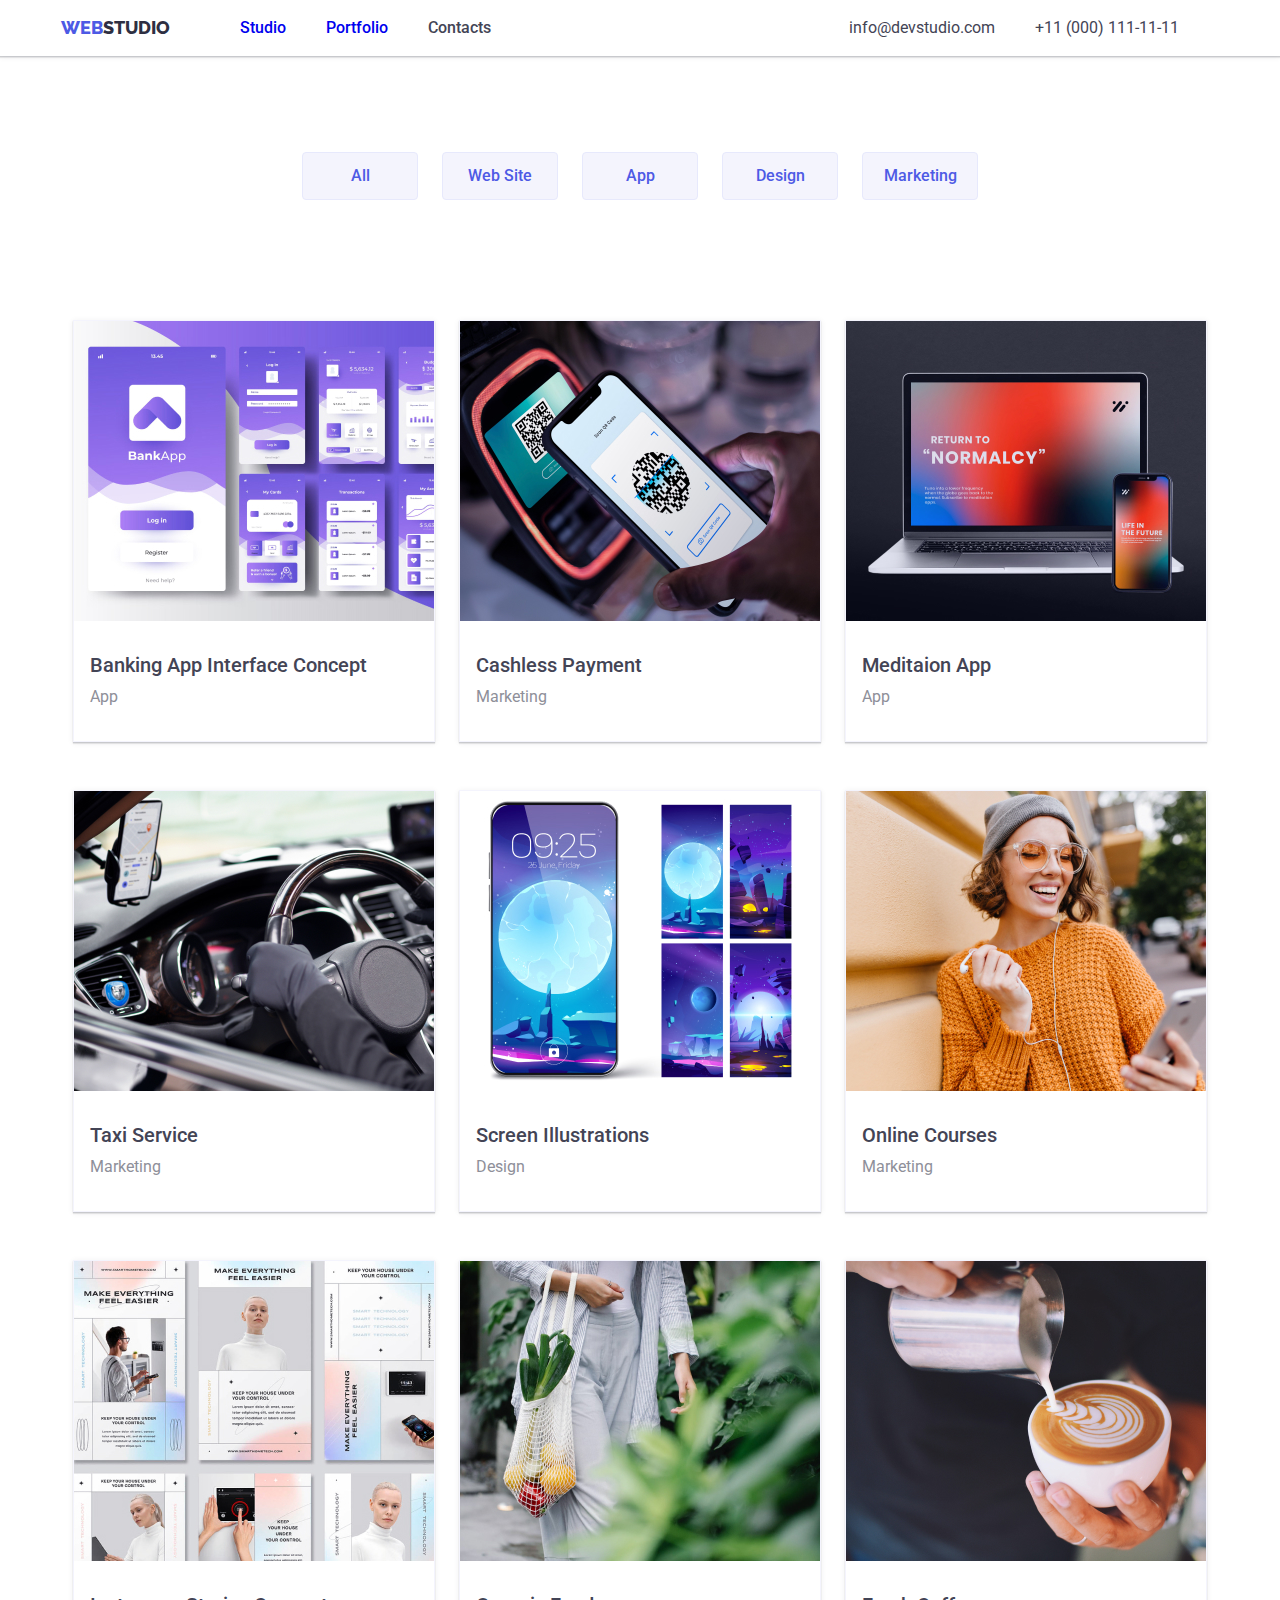
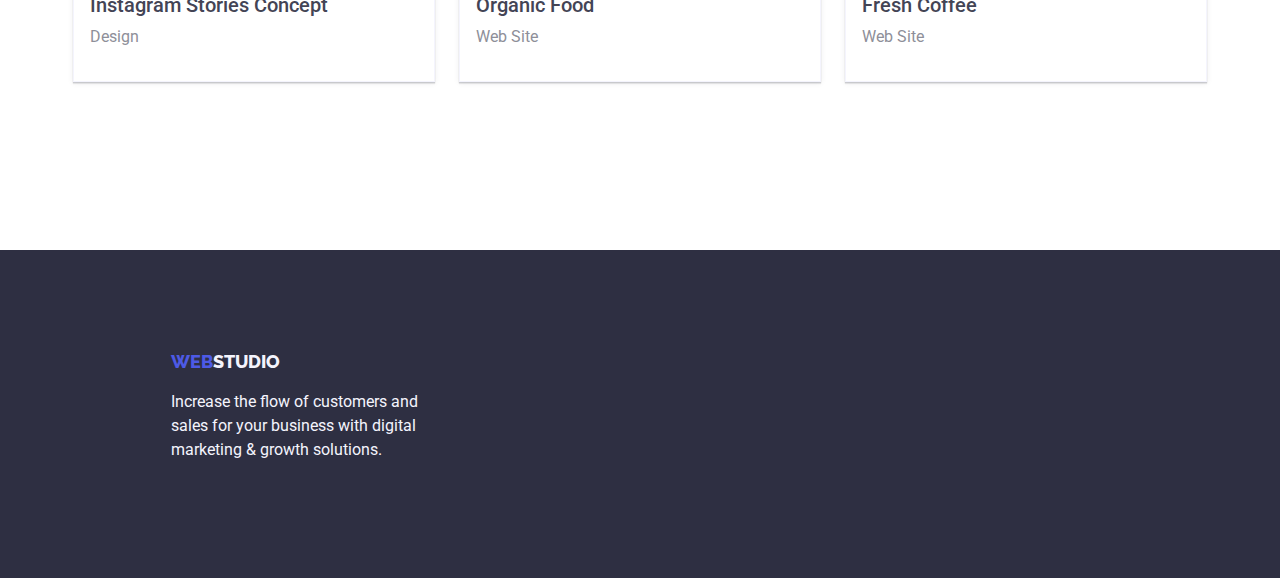
==== commit 3a8a8a00: "Исправила ошибки" ====
--- a/portfolio.html
+++ b/portfolio.html
@@ -31,7 +31,7 @@
     </nav></div>
     </header>
     <main>
-    <section><div class="container">
+    <section class="section-portfolio"><div class="container">
       <h1 class="portfolio-title">Portfolio</h1>
       <ul class="portfolio-list">
         <li>
@@ -62,56 +62,56 @@
               <a href="">
               <img src="./images/portfolio2.jpg" alt="Payment" width="360" />
               <div class="works-text"><h2 class="header-list works">Cashless Payment</h2>
-              <p class="text-list works">Marketing</p></a></div>
+              <p class="text-list works">Marketing</p></div></a>
             </li>
             <li class="works-card">
               <a href="">
               <img src="./images/portfolio3.jpg" alt="Meditaion app" width="360" />
               <div class="works-text"><h2 class="header-list works">Meditaion App</h2>
-              <p class="text-list works">App</p></a></div>
+              <p class="text-list works">App</p></div></a>
             </li>
             <li class="works-card">
               <a href="">
               <img src="./images/portfolio4.jpg" alt="Taxi" width="360" />
               <div class="works-text"><h2 class="header-list works">Taxi Service</h2>
-              <p class="text-list works">Marketing</p></a></div>
+              <p class="text-list works">Marketing</p></div></a>
             </li>
             <li class="works-card">
               <a href="">
                 <img src="./images/portfolio5.jpg" alt="Illustrations" width="360" />
                 <div class="works-text"><h2 class="header-list works">Screen Illustrations</h2>
-                <p class="text-list works">Design</p></a></div>
+                <p class="text-list works">Design</p></div></a>
               </li>
               <li class="works-card">
                 <a href="">
                 <img src="./images/portfolio6.jpg" alt="Courses" width="360" />
                 <div class="works-text"><h2 class="header-list works">Online Courses</h2>
-                <p class="text-list works">Marketing</p></a></div>
+                <p class="text-list works">Marketing</p></div></a>
               </li>
               <li class="works-card">
                 <a href="">
                 <img src="./images/portfolio7.jpg" alt="Instagram Stories" width="360" />
                 <div class="works-text"><h2 class="header-list works">Instagram Stories Concept</h2>
-                <p class="text-list works">Design</p></a></div>
+                <p class="text-list works">Design</p></div></a>
               </li>
               <li class="works-card">
                 <a href="">
                 <img src="./images/portfolio8.jpg" alt="Food" width="360" />
                 <div class="works-text"><h2 class="header-list works">Organic Food</h2>
-                <p class="text-list works">Web Site</p></a></div>
+                <p class="text-list works">Web Site</p></div></a>
               </li>
               <li class="works-card">
                 <a href="">
                 <img src="./images/portfolio9.jpg" alt="Coffee" width="360" />
                 <div class="works-text"><h2 class="header-list works">Fresh Coffee</h2>
-                <p class="text-list works">Web Site</p></a></div>
+                <p class="text-list works">Web Site</p></div></a>
               </li>
           </ul>
         </div>
     </section>
   </main>
   <footer class="footer">
-    <div class="container footer">
+    <div class="container">
       <a href="" class="footer-link"
         ><span class="web footer">WEB</span
         ><span class="studio-footer">STUDIO</span></a
--- a/css/styles.css
+++ b/css/styles.css
@@ -143,14 +143,14 @@
   display: inline-block;
   text-align: center;
   background-color: var(--DarkColor);
+  padding-top: 192px;
+  padding-bottom: 192px;
   width: 100%;
 }
 
 .hero-title {
-  margin: auto;
-  padding-top: 190px;
-  padding-bottom: 50px;
-  width: 492px;
+  margin-bottom: 50px;
+  margin-right: 0;
   color: #fff;
   font-weight: 500;
   font-size: 56px;
@@ -158,7 +158,6 @@
 }
 
 .button {
-  margin-bottom: 190px;
   background-color: var(--PrimaryBrand);
   color: #f4f4fd;
   width: 170px;
@@ -173,11 +172,14 @@
   line-height: 19px;
 }
 
-.advantages-list {
-  display: flex;
-  flex-direction: row;
+.advantages{
   padding-top: 120px;
   padding-bottom: 120px;
+}
+
+.advantages-list {
+  display: flex;
+  flex-direction: row;
   padding-left: 0px;
   margin: 0;
 }
@@ -214,6 +216,17 @@
 display: block;
 }
 
+.section-doing{
+padding-bottom: 240px;
+}
+
+.our-team{
+color: var(--Light);
+margin-bottom: 120px;
+padding-left: 156px;
+padding-right: 156px;
+}
+
 .section-title {
   text-align: center;
   margin: auto;
@@ -228,7 +241,7 @@
   display: flex;
   justify-content: center;
   margin: 0px;
-  padding-bottom: 240px;
+  
   padding-left: 0;
 }
 
@@ -262,18 +275,8 @@
 
 .section-team{
     margin-right: 24px;
-    margin-bottom: 120px;
     box-shadow: 0px 1px 6px rgba(46, 47, 66, 0.08), 0px 1px 1px rgba(46, 47, 66, 0.16), 0px 2px 1px rgba(46, 47, 66, 0.08);
     border-radius: 0px 0px 4px 4px;
-}
-
-
-.section-team:first-child{
-margin-left: 156px;
-}
-
-.section-team:last-child{
-margin-right: 156px;
 }
 
 .header-list > .team {
@@ -304,11 +307,8 @@
 
 .footer {
   background-color: var(--DarkColor);
-}
-
-.logo-footer{
-padding-top: 100px;
-padding-bottom: 16px;
+  padding-top: 100px;
+padding-bottom: 100px;
 padding-left: 156px;
 }
 
@@ -321,13 +321,8 @@
 }
 
 
-.web .footer{
-margin: 0;
-}
-
-.container.footer{
-padding-top: 100px;
-padding-bottom: 100px;
+.web.footer{
+padding: 0;
 }
 
 .footer-text {
@@ -336,6 +331,11 @@
   font-weight: 400;
   font-size: 16px;
   line-height: 24px;
+}
+
+.section-portfolio{
+padding-top: 96px;
+padding-bottom: 120px;
 }
 
 .portfolio-title {
@@ -356,10 +356,15 @@
   color: var(--PrimaryBrand);
 }
 
+.portfolio-list :not(:last-child){
+margin-right: 24px; 
+}
+
+
 .portfolio-list{
 display: flex;
 justify-content: center;
-margin-top: 72px;
+margin-top: 0px;
 margin-bottom: 120px;
 padding: 0;
 }
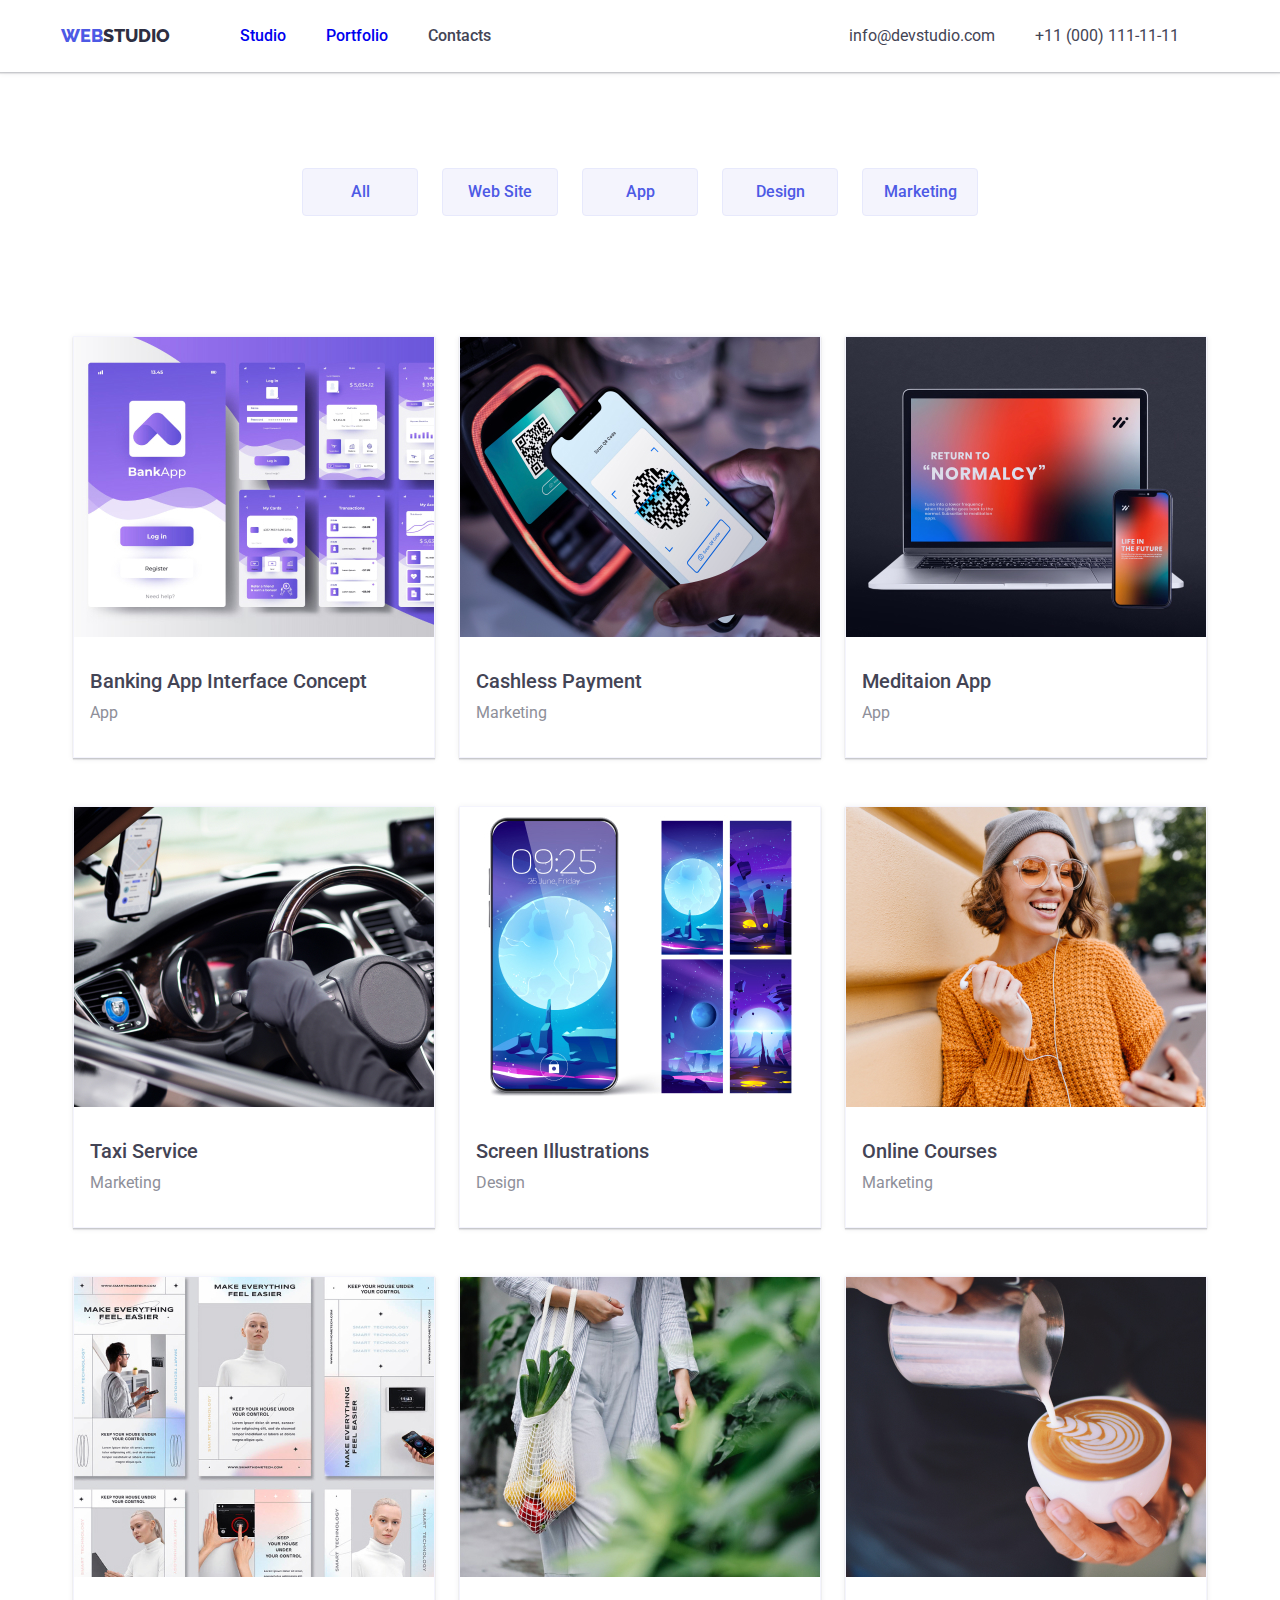
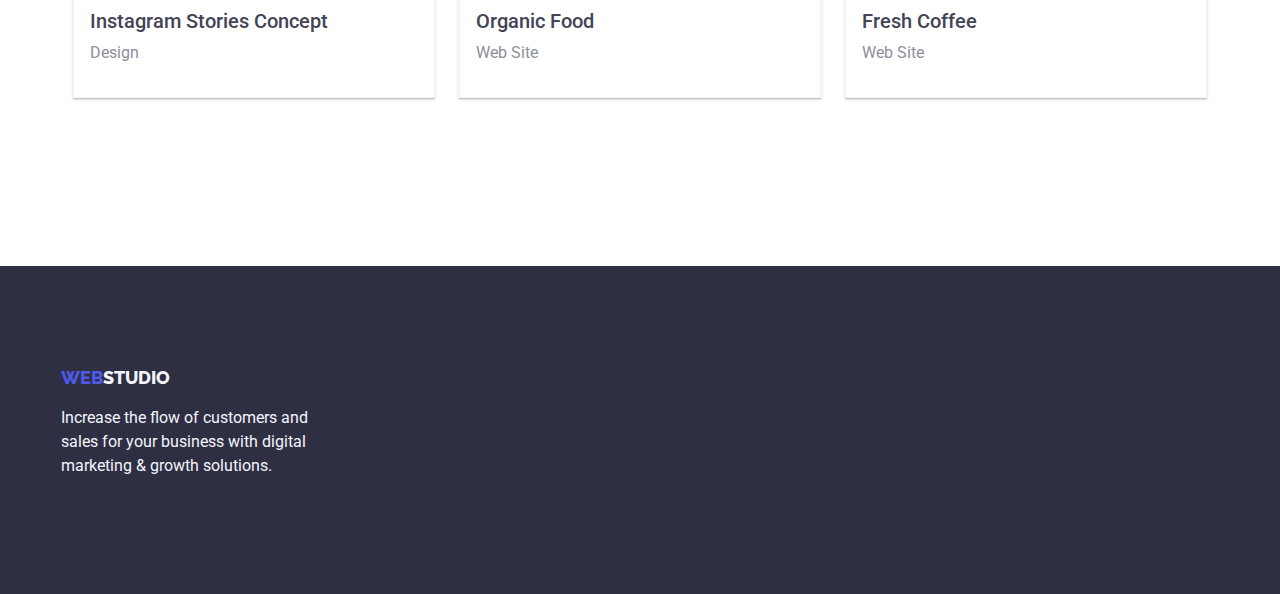
==== commit a0f01e21: "Исправила ошибки" ====
--- a/portfolio.html
+++ b/portfolio.html
@@ -56,7 +56,9 @@
               <img src="./images/portfolio1.jpg" alt="Banking app" width="360" />
               <div class="works-text">
               <h2 class="header-list works">Banking App Interface Concept</h2>
-              <p class="text-list works">App</p></a></div>
+              <p class="text-list works">App</p> 
+            </a>
+          </div>
             </li>
             <li class="works-card">
               <a href="">
--- a/css/styles.css
+++ b/css/styles.css
@@ -13,11 +13,11 @@
   margin: 0;
 }
 
-.container{
-width: 1158px;
-padding-left: 15px;
-padding-right: 15px;
-margin: auto;
+.container {
+  width: 1158px;
+  padding-left: 15px;
+  padding-right: 15px;
+  margin: 0 auto;
 }
 
 a {
@@ -28,8 +28,11 @@
   list-style-type: none;
 }
 
-h1,h2,h3,h4{
-margin: 0;
+h1,
+h2,
+h3,
+h4 {
+  margin: 0;
 }
 
 .header {
@@ -37,7 +40,8 @@
   width: 100%;
   margin: auto;
   background-color: #fff;
-  box-shadow: 0px 2px 1px rgba(46, 47, 66, 0.08), 0px 1px 1px rgba(46, 47, 66, 0.16), 0px 1px 6px rgba(46, 47, 66, 0.08);
+  box-shadow: 0px 2px 1px rgba(46, 47, 66, 0.08),
+    0px 1px 1px rgba(46, 47, 66, 0.16), 0px 1px 6px rgba(46, 47, 66, 0.08);
 }
 
 .web {
@@ -66,7 +70,11 @@
 .header-nav {
   display: flex;
   margin-left: 70px;
+  margin-top: 0;
+  margin-bottom: 0;
   padding-left: 0;
+  padding-top: 24px;
+  padding-bottom: 24px;
   color: var(--DarkColor);
   font-weight: 500;
   font-size: 16px;
@@ -89,20 +97,17 @@
   color: var(--TextColor);
 }
 
-
-
-.studio-link:visited{
-  color: var(--TextColor);
-}
-
-.portfolio-link:visited{
-  color: var(--TextColor);
-}
-
-.contacts-link:visited{
-  color: var(--TextColor);
-}
-
+.studio-link:visited {
+  color: var(--TextColor);
+}
+
+.portfolio-link:visited {
+  color: var(--TextColor);
+}
+
+.contacts-link:visited {
+  color: var(--TextColor);
+}
 
 .studio-link:active,
 .portfolio-link:active,
@@ -114,6 +119,10 @@
   display: flex;
   padding-left: 0;
   margin-left: auto;
+  margin-bottom: 0;
+  margin-top: 0;
+  padding-top: 24px;
+  padding-bottom: 24px;
 }
 
 .header-link:first-child {
@@ -172,7 +181,7 @@
   line-height: 19px;
 }
 
-.advantages{
+.advantages {
   padding-top: 120px;
   padding-bottom: 120px;
 }
@@ -184,7 +193,6 @@
   margin: 0;
 }
 
-
 .advantages-list :not(:last-child) {
   margin-right: 24px;
 }
@@ -205,26 +213,27 @@
 }
 
 .text-list {
-margin: 0;
+  margin: 0;
   color: var(--SubtleText);
   font-weight: 400;
   font-size: 16px;
   line-height: 24px;
 }
 
-img{
-display: block;
-}
-
-.section-doing{
-padding-bottom: 240px;
-}
-
-.our-team{
-color: var(--Light);
-margin-bottom: 120px;
-padding-left: 156px;
-padding-right: 156px;
+img {
+  display: block;
+}
+
+.section-doing {
+  padding-bottom: 120px;
+}
+
+.our-team {
+  background-color: #f4f4fd;
+  padding-left: 156px;
+  padding-right: 156px;
+  padding-bottom: 120px;
+  padding-top: 120px;
 }
 
 .section-title {
@@ -241,12 +250,14 @@
   display: flex;
   justify-content: center;
   margin: 0px;
-  
+
   padding-left: 0;
 }
 
-.team-cards{
-text-align: center;
+.team-cards {
+  text-align: center;
+  padding-top: 32px;
+  padding-bottom: 32px;
 }
 
 .section-list :not(:last-child) {
@@ -264,19 +275,11 @@
   padding: 0px;
 }
 
-.header-team{
-padding-top: 32px;
-padding-bottom: 8px;
-}
-
-.text-team{
-padding-bottom: 32px;
-}
-
-.section-team{
-    margin-right: 24px;
-    box-shadow: 0px 1px 6px rgba(46, 47, 66, 0.08), 0px 1px 1px rgba(46, 47, 66, 0.16), 0px 2px 1px rgba(46, 47, 66, 0.08);
-    border-radius: 0px 0px 4px 4px;
+.section-team {
+  margin-right: 24px;
+  box-shadow: 0px 1px 6px rgba(46, 47, 66, 0.08),
+    0px 1px 1px rgba(46, 47, 66, 0.16), 0px 2px 1px rgba(46, 47, 66, 0.08);
+  border-radius: 0px 0px 4px 4px;
 }
 
 .header-list > .team {
@@ -288,9 +291,7 @@
 }
 
 .header-team {
-  
-  margin: 0px;
-  padding-bottom: 8px;
+  margin-bottom: 8px;
   color: var(--TextColor);
   font-weight: 500;
   font-size: 20px;
@@ -308,8 +309,7 @@
 .footer {
   background-color: var(--DarkColor);
   padding-top: 100px;
-padding-bottom: 100px;
-padding-left: 156px;
+  padding-bottom: 100px;
 }
 
 .studio-footer {
@@ -320,9 +320,8 @@
   line-height: 21px;
 }
 
-
-.web.footer{
-padding: 0;
+.web.footer {
+  padding: 0;
 }
 
 .footer-text {
@@ -333,13 +332,13 @@
   line-height: 24px;
 }
 
-.section-portfolio{
-padding-top: 96px;
-padding-bottom: 120px;
+.section-portfolio {
+  padding-top: 96px;
+  padding-bottom: 120px;
 }
 
 .portfolio-title {
-display: none;
+  display: none;
   color: transparent;
 }
 
@@ -356,25 +355,24 @@
   color: var(--PrimaryBrand);
 }
 
-.portfolio-list :not(:last-child){
-margin-right: 24px; 
-}
-
-
-.portfolio-list{
-display: flex;
-justify-content: center;
-margin-top: 0px;
-margin-bottom: 120px;
-padding: 0;
-}
-
-.portfolio-cards{
-display: flex;
-justify-content:center;
-flex-wrap: wrap;
-margin: 0;
-padding: 0;
+.portfolio-list :not(:last-child) {
+  margin-right: 24px;
+}
+
+.portfolio-list {
+  display: flex;
+  justify-content: center;
+  margin-top: 0px;
+  margin-bottom: 120px;
+  padding: 0;
+}
+
+.portfolio-cards {
+  display: flex;
+  justify-content: center;
+  flex-wrap: wrap;
+  margin: 0;
+  padding: 0;
 }
 
 .portfolio-btn:hover,
@@ -387,25 +385,26 @@
   cursor: pointer;
 }
 
-.portflio-works{
-display: flex;
-justify-content: center;
-flex-basis: calc((100% - 24px) / 3);
-}
-
-.works-card{
-margin-right: 24px;
-margin-bottom: 48px;
-border: 0.5px solid #F4F4FD;
-box-shadow: 0px 1px 6px rgba(46, 47, 66, 0.08), 0px 1px 1px rgba(46, 47, 66, 0.16), 0px 2px 1px rgba(46, 47, 66, 0.08);
+.portflio-works {
+  display: flex;
+  justify-content: center;
+  flex-basis: calc((100% - 24px) / 3);
+}
+
+.works-card {
+  margin-right: 24px;
+  margin-bottom: 48px;
+  border: 0.5px solid #f4f4fd;
+  box-shadow: 0px 1px 6px rgba(46, 47, 66, 0.08),
+    0px 1px 1px rgba(46, 47, 66, 0.16), 0px 2px 1px rgba(46, 47, 66, 0.08);
 }
 
 .works-card:nth-child(3n + 3) {
-margin-right: 0;
-}
-
-.works-text{
-padding-top: 32px;
-padding-left: 16px;
-padding-bottom: 32px;
-}+  margin-right: 0;
+}
+
+.works-text {
+  padding-top: 32px;
+  padding-left: 16px;
+  padding-bottom: 32px;
+}
